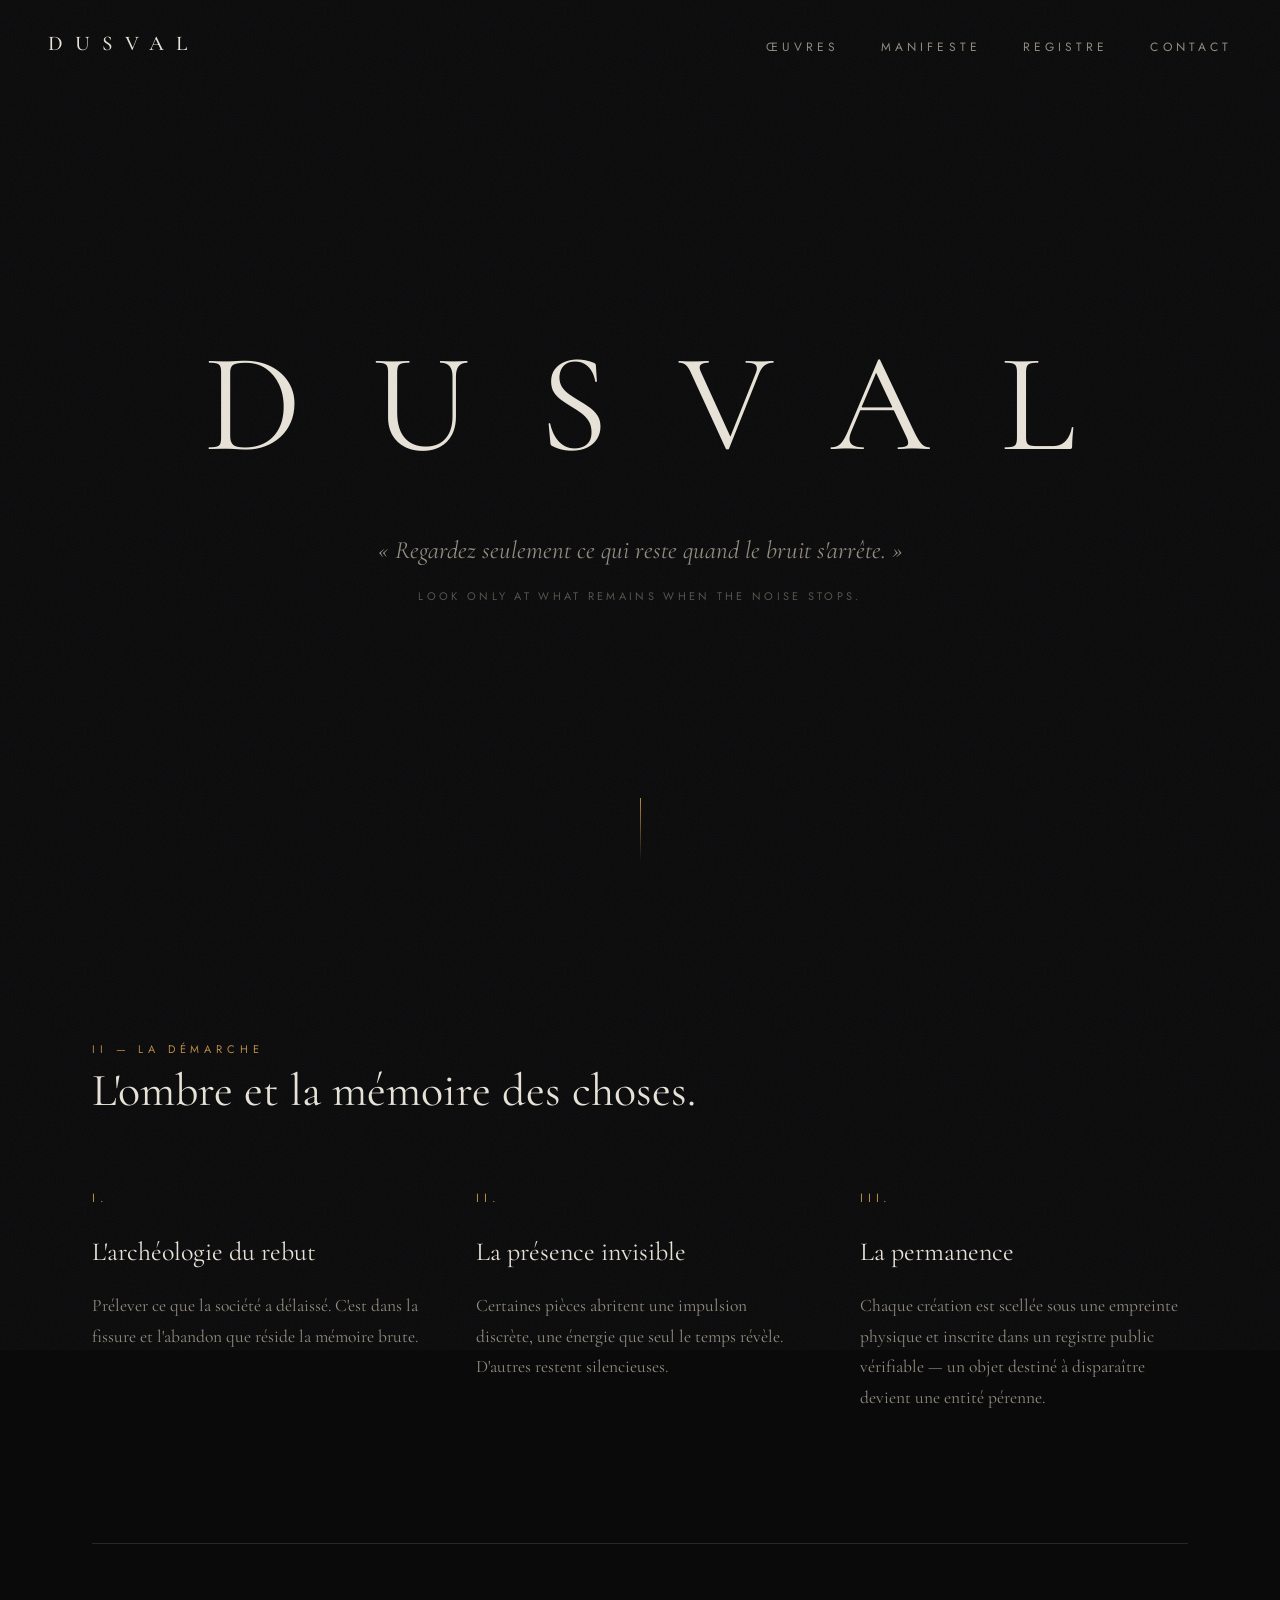
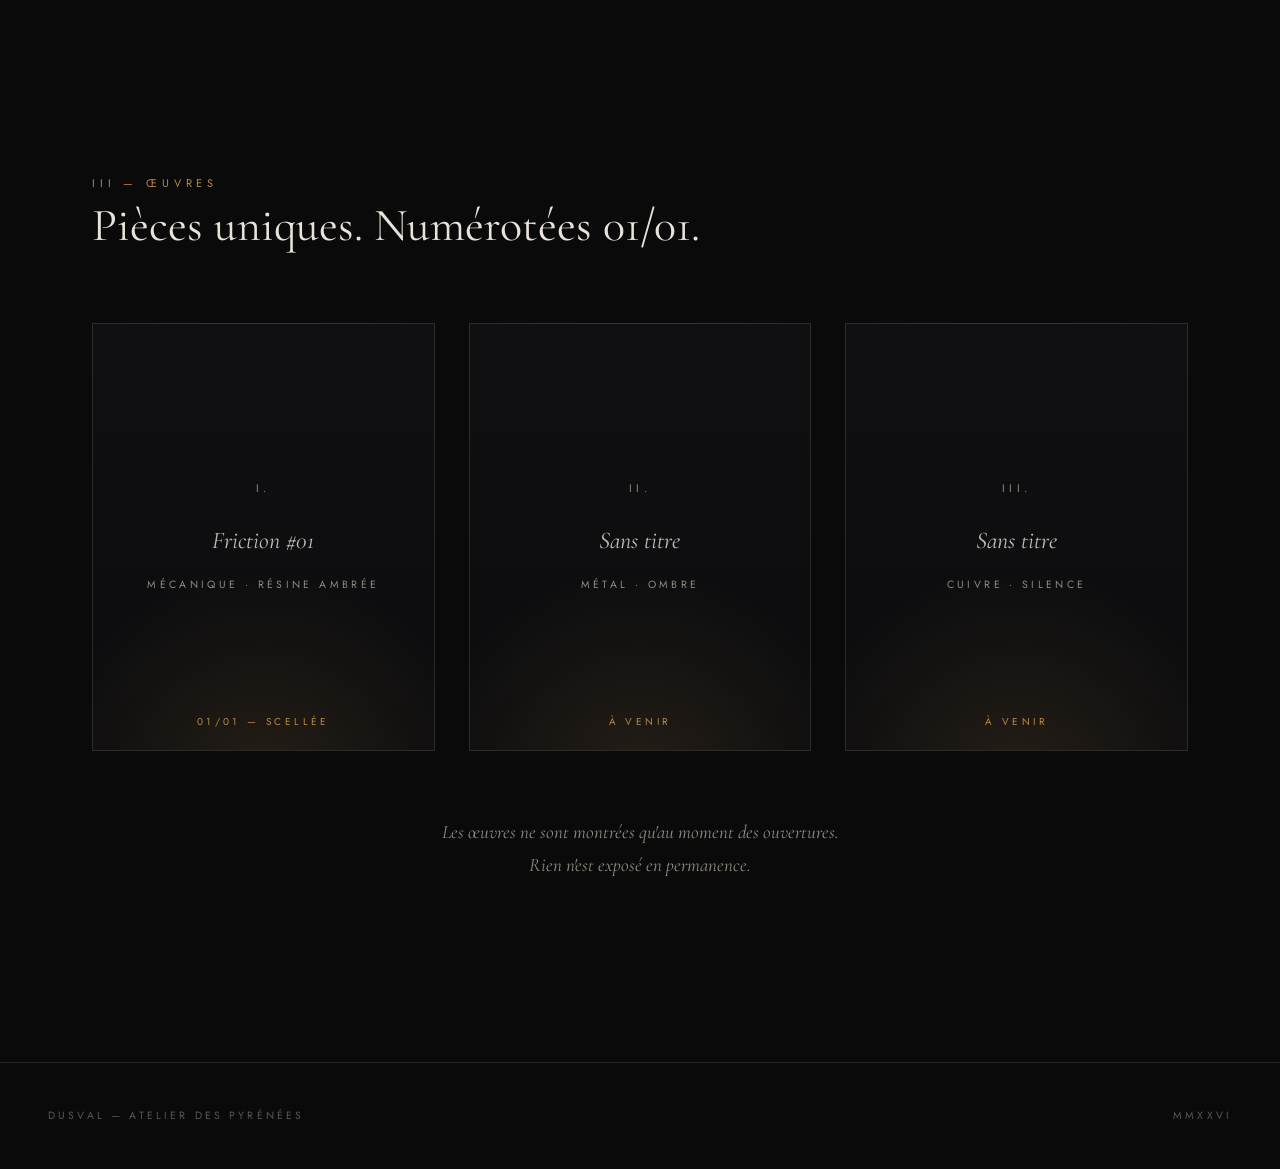
==== index.html @ 3e745590 "DUSVAL — site initial" ====
<!DOCTYPE html>
<html lang="fr">
<head>
  <meta charset="UTF-8">
  <meta name="viewport" content="width=device-width, initial-scale=1.0">
  <title>DUSVAL</title>
  <meta name="description" content="DUSVAL — sculptures conceptuelles nées de l'abandon. Pièces uniques scellées et inscrites au registre.">
  <meta name="robots" content="noindex, nofollow">
  <link rel="preconnect" href="https://fonts.googleapis.com">
  <link rel="preconnect" href="https://fonts.gstatic.com" crossorigin>
  <link href="https://fonts.googleapis.com/css2?family=Cormorant+Garamond:ital,wght@0,400;0,500;1,400&family=Jost:wght@300;400&display=swap" rel="stylesheet">
  <link rel="stylesheet" href="assets/css/style.css">
</head>
<body>
  <div class="grain" aria-hidden="true"></div>

  <nav id="nav">
    <a class="wordmark" href="index.html">DUSVAL</a>
    <ul>
      <li><a href="oeuvres.html">Œuvres</a></li>
      <li><a href="manifeste.html">Manifeste</a></li>
      <li><a href="registre.html">Registre</a></li>
      <li><a href="contact.html">Contact</a></li>
    </ul>
  </nav>

  <header class="hero">
    <h1>DUSVAL</h1>
    <p class="sous-titre">« Regardez seulement ce qui reste quand le bruit s'arrête. »</p>
    <p class="echo">Look only at what remains when the noise stops.</p>
    <div class="fil-descente" aria-hidden="true"></div>
  </header>

  <main>
    <!-- II · Les trois piliers -->
    <section class="section reveal">
      <span class="sur-titre">II — La démarche</span>
      <h2 class="titre-section">L'ombre et la mémoire des choses.</h2>
      <div class="piliers">
        <div class="pilier">
          <span class="numeral">I.</span>
          <h3>L'archéologie du rebut</h3>
          <p>Prélever ce que la société a délaissé. C'est dans la fissure et l'abandon que réside la mémoire brute.</p>
        </div>
        <div class="pilier">
          <span class="numeral">II.</span>
          <h3>La présence invisible</h3>
          <p>Certaines pièces abritent une impulsion discrète, une énergie que seul le temps révèle. D'autres restent silencieuses.</p>
        </div>
        <div class="pilier">
          <span class="numeral">III.</span>
          <h3>La permanence</h3>
          <p>Chaque création est scellée sous une empreinte physique et inscrite dans un registre public vérifiable — un objet destiné à disparaître devient une entité pérenne.</p>
        </div>
      </div>
    </section>

    <hr class="filet">

    <!-- III · Aperçu des œuvres -->
    <section class="section reveal">
      <span class="sur-titre">III — Œuvres</span>
      <h2 class="titre-section">Pièces uniques. Numérotées 01/01.</h2>
      <div class="grille-oeuvres">
        <a class="carte" href="oeuvres.html">
          <span class="numeral">I.</span>
          <span class="titre-placeholder">Friction #01</span>
          <span class="matiere">Mécanique · Résine ambrée</span>
          <span class="statut">01/01 — Scellée</span>
        </a>
        <div class="carte">
          <span class="numeral">II.</span>
          <span class="titre-placeholder">Sans titre</span>
          <span class="matiere">Métal · Ombre</span>
          <span class="statut">À venir</span>
        </div>
        <div class="carte">
          <span class="numeral">III.</span>
          <span class="titre-placeholder">Sans titre</span>
          <span class="matiere">Cuivre · Silence</span>
          <span class="statut">À venir</span>
        </div>
      </div>
      <p class="note-galerie">Les œuvres ne sont montrées qu'au moment des ouvertures.<br>Rien n'est exposé en permanence.</p>
    </section>
  </main>

  <footer>
    <span>DUSVAL — Atelier des Pyrénées</span>
    <span>MMXXVI</span>
  </footer>

  <script src="assets/js/main.js"></script>
</body>
</html>
---- assets/css/style.css ----
/* ============================================================
   DUSVAL — système de design
   Noir galerie · os chaud · ambre résine
   ============================================================ */

:root {
  --noir: #0a0a0b;
  --noir-2: #101012;
  --encre: #e8e3d8;
  --brume: #918b7f;
  --ambre: #b98a44;
  --ambre-doux: rgba(185, 138, 68, .55);
  --filet: rgba(232, 227, 216, .13);
  --serif: 'Cormorant Garamond', 'Times New Roman', serif;
  --sans: 'Jost', 'Segoe UI', sans-serif;
}

* { margin: 0; padding: 0; box-sizing: border-box; }

html { scroll-behavior: smooth; }

body {
  background: var(--noir);
  color: var(--encre);
  font-family: var(--serif);
  font-size: 19px;
  line-height: 1.75;
  -webkit-font-smoothing: antialiased;
  overflow-x: hidden;
}

::selection { background: var(--ambre); color: var(--noir); }

/* ---- grain ---- */
.grain {
  position: fixed; inset: -50%;
  width: 200%; height: 200%;
  pointer-events: none;
  z-index: 90;
  opacity: .05;
  background-image: url("data:image/svg+xml,%3Csvg xmlns='http://www.w3.org/2000/svg' width='240' height='240'%3E%3Cfilter id='n'%3E%3CfeTurbulence type='fractalNoise' baseFrequency='.9' numOctaves='2'/%3E%3C/filter%3E%3Crect width='100%25' height='100%25' filter='url(%23n)'/%3E%3C/svg%3E");
  animation: grain 7s steps(6) infinite;
}
@keyframes grain {
  0%,100% { transform: translate(0,0); }
  20% { transform: translate(-4%,3%); }
  40% { transform: translate(3%,-5%); }
  60% { transform: translate(-5%,-2%); }
  80% { transform: translate(4%,4%); }
}

/* ---- navigation ---- */
nav {
  position: fixed; top: 0; left: 0; right: 0;
  display: flex; align-items: center; justify-content: space-between;
  padding: 26px 48px;
  z-index: 100;
  transition: background .5s ease, padding .5s ease;
}
nav.scrolled {
  background: rgba(10,10,11,.86);
  backdrop-filter: blur(14px);
  padding: 16px 48px;
  border-bottom: 1px solid var(--filet);
}
.wordmark {
  font-family: var(--serif);
  font-weight: 500;
  font-size: 21px;
  letter-spacing: .58em;
  margin-right: -.58em;
  color: var(--encre);
  text-decoration: none;
}
nav ul { display: flex; gap: 42px; list-style: none; }
nav ul a {
  font-family: var(--sans);
  font-size: 12px;
  font-weight: 400;
  letter-spacing: .34em;
  text-transform: uppercase;
  color: var(--brume);
  text-decoration: none;
  transition: color .35s;
}
nav ul a:hover, nav ul a.actif { color: var(--ambre); }

/* ---- héros ---- */
.hero {
  min-height: 100svh;
  display: flex; flex-direction: column;
  align-items: center; justify-content: center;
  text-align: center;
  position: relative;
  padding: 120px 24px 80px;
}
.hero h1 {
  font-family: var(--serif);
  font-weight: 400;
  font-size: clamp(52px, 11vw, 150px);
  letter-spacing: .5em;
  margin-right: -.5em;
  line-height: 1;
  animation: lever 2.4s cubic-bezier(.19,1,.22,1) both .3s;
}
.hero .sous-titre {
  margin-top: 54px;
  max-width: 620px;
  font-style: italic;
  font-size: clamp(19px, 2.4vw, 25px);
  color: var(--brume);
  animation: lever 2.4s cubic-bezier(.19,1,.22,1) both .9s;
}
.hero .echo {
  margin-top: 14px;
  font-family: var(--sans);
  font-size: 11px;
  letter-spacing: .3em;
  text-transform: uppercase;
  color: rgba(145,139,127,.55);
  animation: lever 2.4s both 1.3s;
}
@keyframes lever {
  from { opacity: 0; transform: translateY(28px); }
  to { opacity: 1; transform: translateY(0); }
}
.fil-descente {
  position: absolute; bottom: 38px; left: 50%;
  width: 1px; height: 64px;
  background: linear-gradient(var(--ambre), transparent);
  animation: fil 2.8s ease-in-out infinite;
}
@keyframes fil {
  0% { transform: scaleY(0); transform-origin: top; }
  45% { transform: scaleY(1); transform-origin: top; }
  55% { transform: scaleY(1); transform-origin: bottom; }
  100% { transform: scaleY(0); transform-origin: bottom; }
}

/* ---- structure commune ---- */
main { max-width: 1160px; margin: 0 auto; padding: 0 32px; }

.section { padding: 130px 0 40px; }

.sur-titre {
  font-family: var(--sans);
  font-size: 11px;
  letter-spacing: .44em;
  text-transform: uppercase;
  color: var(--ambre);
  margin-bottom: 26px;
}
.titre-section {
  font-weight: 400;
  font-size: clamp(30px, 4vw, 46px);
  line-height: 1.2;
  margin-bottom: 34px;
  max-width: 720px;
}
.texte-courant { max-width: 640px; color: var(--brume); font-size: 20px; }

.filet { border: none; border-top: 1px solid var(--filet); margin: 90px 0; }

/* ---- révélations au défilement ---- */
.reveal { opacity: 0; transform: translateY(36px); transition: opacity 1.2s cubic-bezier(.19,1,.22,1), transform 1.2s cubic-bezier(.19,1,.22,1); }
.reveal.visible { opacity: 1; transform: translateY(0); }

/* ---- piliers (accueil) ---- */
.piliers {
  display: grid;
  grid-template-columns: repeat(3, 1fr);
  gap: 56px;
  margin-top: 70px;
}
.pilier .numeral {
  font-family: var(--sans);
  font-size: 12px;
  letter-spacing: .4em;
  color: var(--ambre);
  display: block;
  margin-bottom: 20px;
}
.pilier h3 { font-weight: 400; font-size: 26px; margin-bottom: 16px; }
.pilier p { color: var(--brume); font-size: 17.5px; }

/* ---- galerie ---- */
.grille-oeuvres {
  display: grid;
  grid-template-columns: repeat(auto-fill, minmax(290px, 1fr));
  gap: 34px;
  margin-top: 70px;
}
.carte {
  position: relative;
  aspect-ratio: 4 / 5;
  border: 1px solid var(--filet);
  background:
    radial-gradient(120% 90% at 50% 108%, rgba(185,138,68,.14), transparent 55%),
    linear-gradient(180deg, var(--noir-2), #0c0c0e);
  display: flex; flex-direction: column;
  align-items: center; justify-content: center;
  text-decoration: none;
  transition: transform .8s cubic-bezier(.19,1,.22,1), border-color .8s;
}
.carte:hover { transform: translateY(-8px); border-color: var(--ambre-doux); }
.carte .numeral {
  font-family: var(--sans);
  font-size: 11px; letter-spacing: .4em;
  color: var(--brume);
  margin-bottom: 22px;
}
.carte .titre-placeholder {
  font-style: italic;
  font-size: 24px;
  color: var(--encre);
  opacity: .82;
}
.carte .matiere {
  margin-top: 14px;
  font-family: var(--sans);
  font-size: 10.5px;
  letter-spacing: .32em;
  text-transform: uppercase;
  color: var(--brume);
}
.carte .statut {
  position: absolute; bottom: 20px;
  font-family: var(--sans);
  font-size: 10px; letter-spacing: .34em;
  text-transform: uppercase;
  color: var(--ambre);
}
.note-galerie {
  margin-top: 64px;
  text-align: center;
  font-style: italic;
  color: var(--brume);
}

/* ---- manifeste ---- */
.bloc-manifeste { max-width: 780px; margin: 0 auto; }
.bloc-manifeste blockquote {
  font-size: clamp(23px, 3vw, 31px);
  line-height: 1.65;
  font-weight: 400;
}
.bloc-manifeste blockquote + blockquote { margin-top: 46px; }
.signature-fin {
  margin-top: 60px;
  font-family: var(--sans);
  font-size: 12px;
  letter-spacing: .5em;
  text-transform: uppercase;
  color: var(--brume);
}
.langue-tag {
  display: inline-block;
  font-family: var(--sans);
  font-size: 10px;
  letter-spacing: .4em;
  color: var(--ambre);
  margin-bottom: 22px;
}

/* ---- registre ---- */
.table-registre {
  width: 100%;
  border-collapse: collapse;
  margin-top: 56px;
  font-family: var(--sans);
  font-size: 13.5px;
}
.table-registre th {
  text-align: left;
  font-weight: 400;
  font-size: 10.5px;
  letter-spacing: .34em;
  text-transform: uppercase;
  color: var(--brume);
  padding: 14px 18px;
  border-bottom: 1px solid var(--filet);
}
.table-registre td {
  padding: 18px;
  border-bottom: 1px solid var(--filet);
  color: var(--brume);
}
.table-registre td.hash { color: var(--encre); font-family: monospace; font-size: 12.5px; }
.table-registre td .attente { color: var(--ambre); font-size: 10.5px; letter-spacing: .28em; text-transform: uppercase; }

/* ---- contact ---- */
.contact-bloc { max-width: 560px; margin: 0 auto; text-align: center; }
.contact-bloc .courriel {
  display: inline-block;
  margin-top: 44px;
  font-family: var(--sans);
  font-size: 15px;
  letter-spacing: .22em;
  color: var(--encre);
  text-decoration: none;
  border-bottom: 1px solid var(--ambre-doux);
  padding-bottom: 6px;
  transition: color .4s;
}
.contact-bloc .courriel:hover { color: var(--ambre); }
.avertissement {
  margin-top: 70px;
  font-style: italic;
  color: var(--brume);
  font-size: 17px;
}

/* ---- pied de page ---- */
footer {
  margin-top: 140px;
  padding: 44px 48px;
  border-top: 1px solid var(--filet);
  display: flex; align-items: center; justify-content: space-between;
  font-family: var(--sans);
  font-size: 10.5px;
  letter-spacing: .3em;
  text-transform: uppercase;
  color: rgba(145,139,127,.6);
}

/* ---- responsive ---- */
@media (max-width: 860px) {
  nav { padding: 20px 24px; flex-direction: column; gap: 18px; }
  nav.scrolled { padding: 14px 24px; }
  .piliers { grid-template-columns: 1fr; gap: 44px; }
  footer { flex-direction: column; gap: 14px; text-align: center; }
}

@media (prefers-reduced-motion: reduce) {
  *, *::before, *::after { animation: none !important; transition: none !important; }
  .reveal { opacity: 1; transform: none; }
}
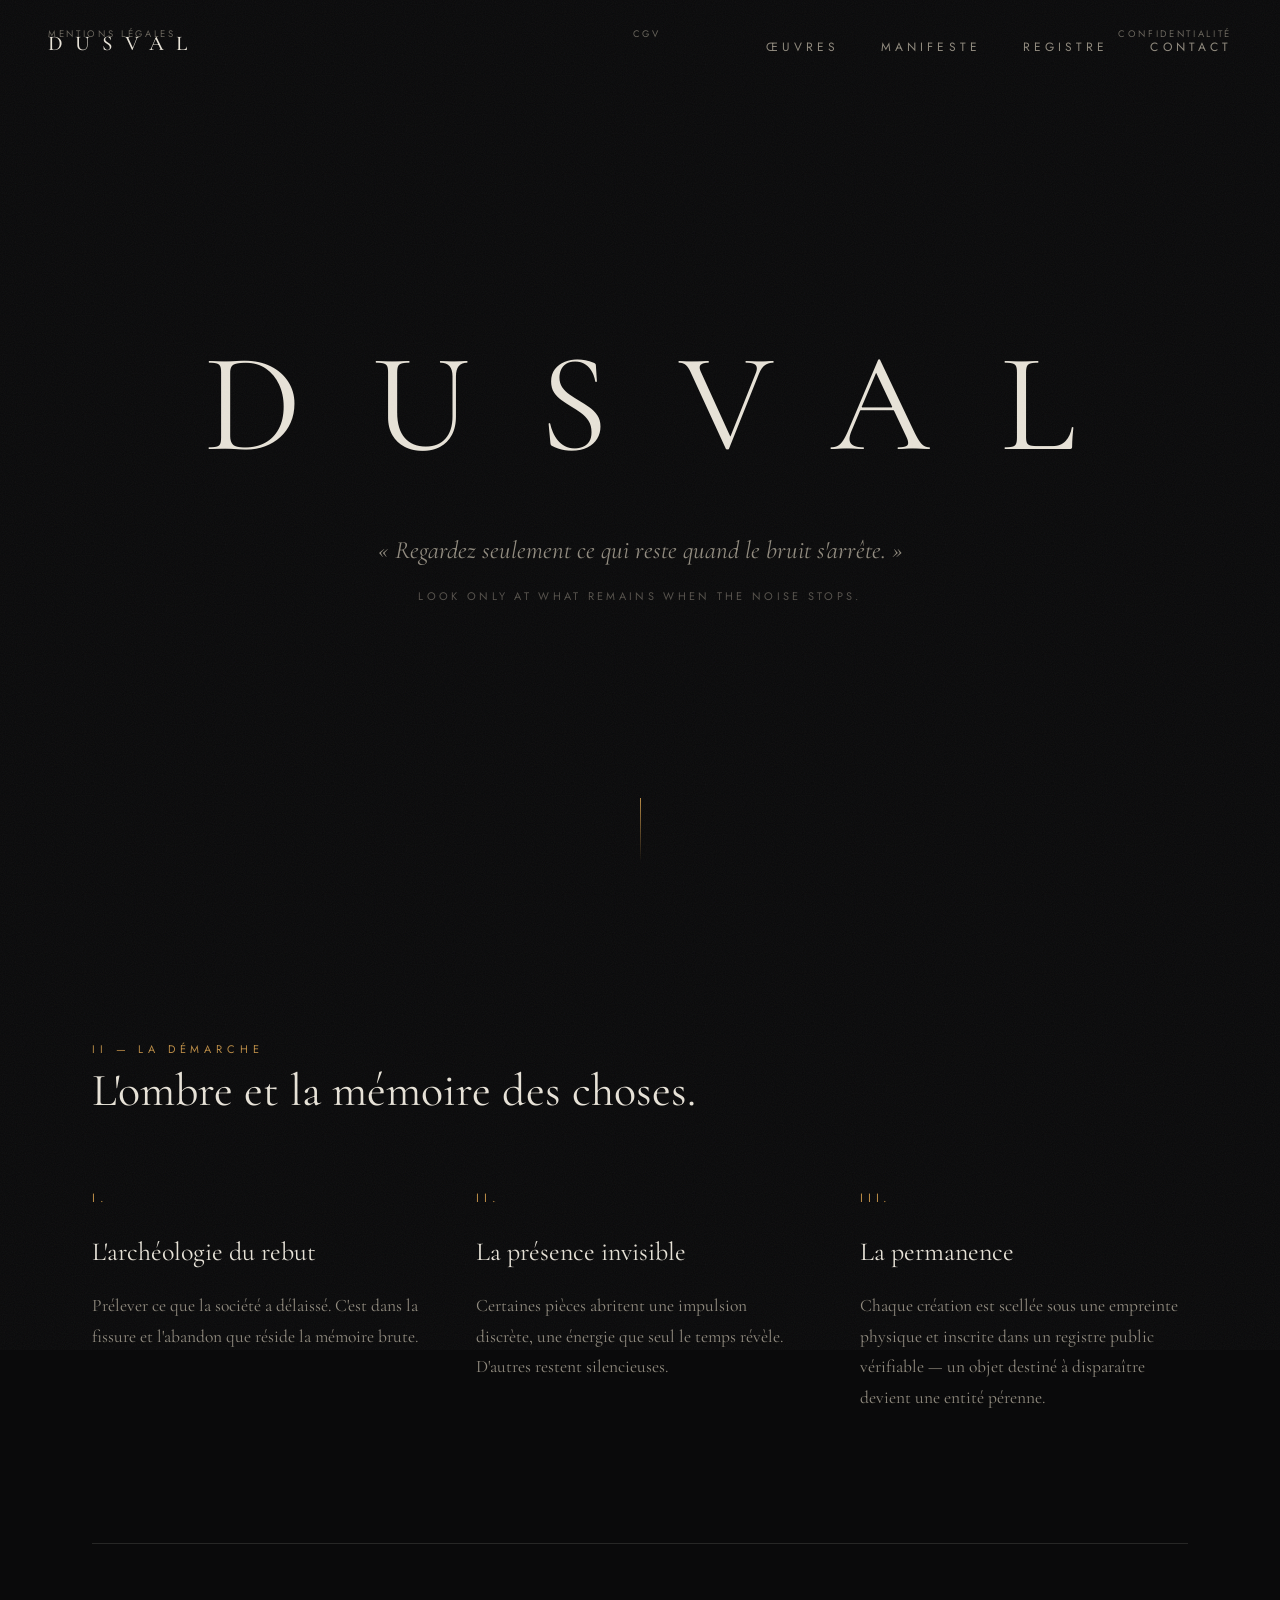
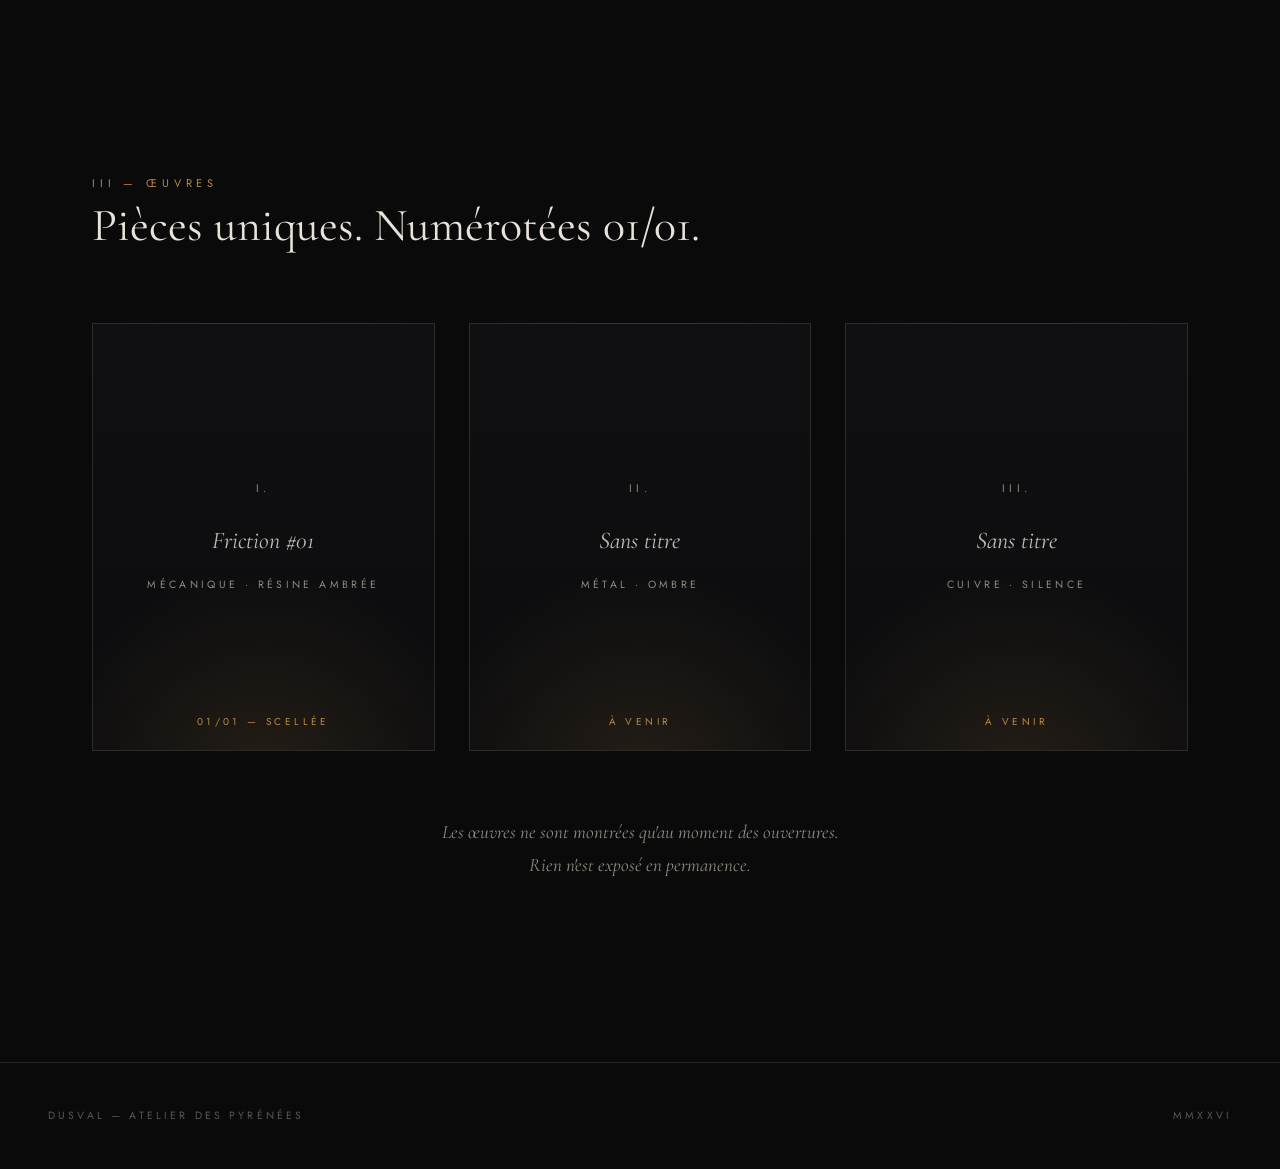
==== commit 834eea60: "Pages legales (mentions, CGV, confidentialite), favicon, 404, robots+sitemap, liens pied de page, OG" ====
--- a/index.html
+++ b/index.html
@@ -6,6 +6,10 @@
   <title>DUSVAL</title>
   <meta name="description" content="DUSVAL — sculptures conceptuelles nées de l'abandon. Pièces uniques scellées et inscrites au registre.">
   <meta name="robots" content="noindex, nofollow">
+  <meta property="og:title" content="DUSVAL">
+  <meta property="og:description" content="Sculptures conceptuelles nées de l'abandon. Pièces uniques scellées et inscrites au registre.">
+  <meta property="og:type" content="website">
+  <link rel="icon" type="image/svg+xml" href="data:image/svg+xml,%3Csvg%20xmlns='http://www.w3.org/2000/svg'%20viewBox='0%200%20320%20320'%3E%3Crect%20width='320'%20height='320'%20fill='%230a0a0b'/%3E%3Cline%20x1='160'%20y1='40'%20x2='160'%20y2='128'%20stroke='%23b98a44'%20stroke-width='16'%20stroke-linecap='round'/%3E%3Ccircle%20cx='160'%20cy='196'%20r='52'%20fill='%23b98a44'/%3E%3C/svg%3E">
   <link rel="preconnect" href="https://fonts.googleapis.com">
   <link rel="preconnect" href="https://fonts.gstatic.com" crossorigin>
   <link href="https://fonts.googleapis.com/css2?family=Cormorant+Garamond:ital,wght@0,400;0,500;1,400&family=Jost:wght@300;400&display=swap" rel="stylesheet">
@@ -87,6 +91,11 @@
 
   <footer>
     <span>DUSVAL — Atelier des Pyrénées</span>
+    <nav style="display:flex;gap:28px;" aria-label="Liens légaux">
+      <a href="mentions-legales.html" style="font-family:var(--sans);font-size:9.5px;letter-spacing:.28em;text-transform:uppercase;color:rgba(145,139,127,.7);text-decoration:none;">Mentions légales</a>
+      <a href="cgv.html" style="font-family:var(--sans);font-size:9.5px;letter-spacing:.28em;text-transform:uppercase;color:rgba(145,139,127,.7);text-decoration:none;">CGV</a>
+      <a href="confidentialite.html" style="font-family:var(--sans);font-size:9.5px;letter-spacing:.28em;text-transform:uppercase;color:rgba(145,139,127,.7);text-decoration:none;">Confidentialité</a>
+    </nav>
     <span>MMXXVI</span>
   </footer>
 
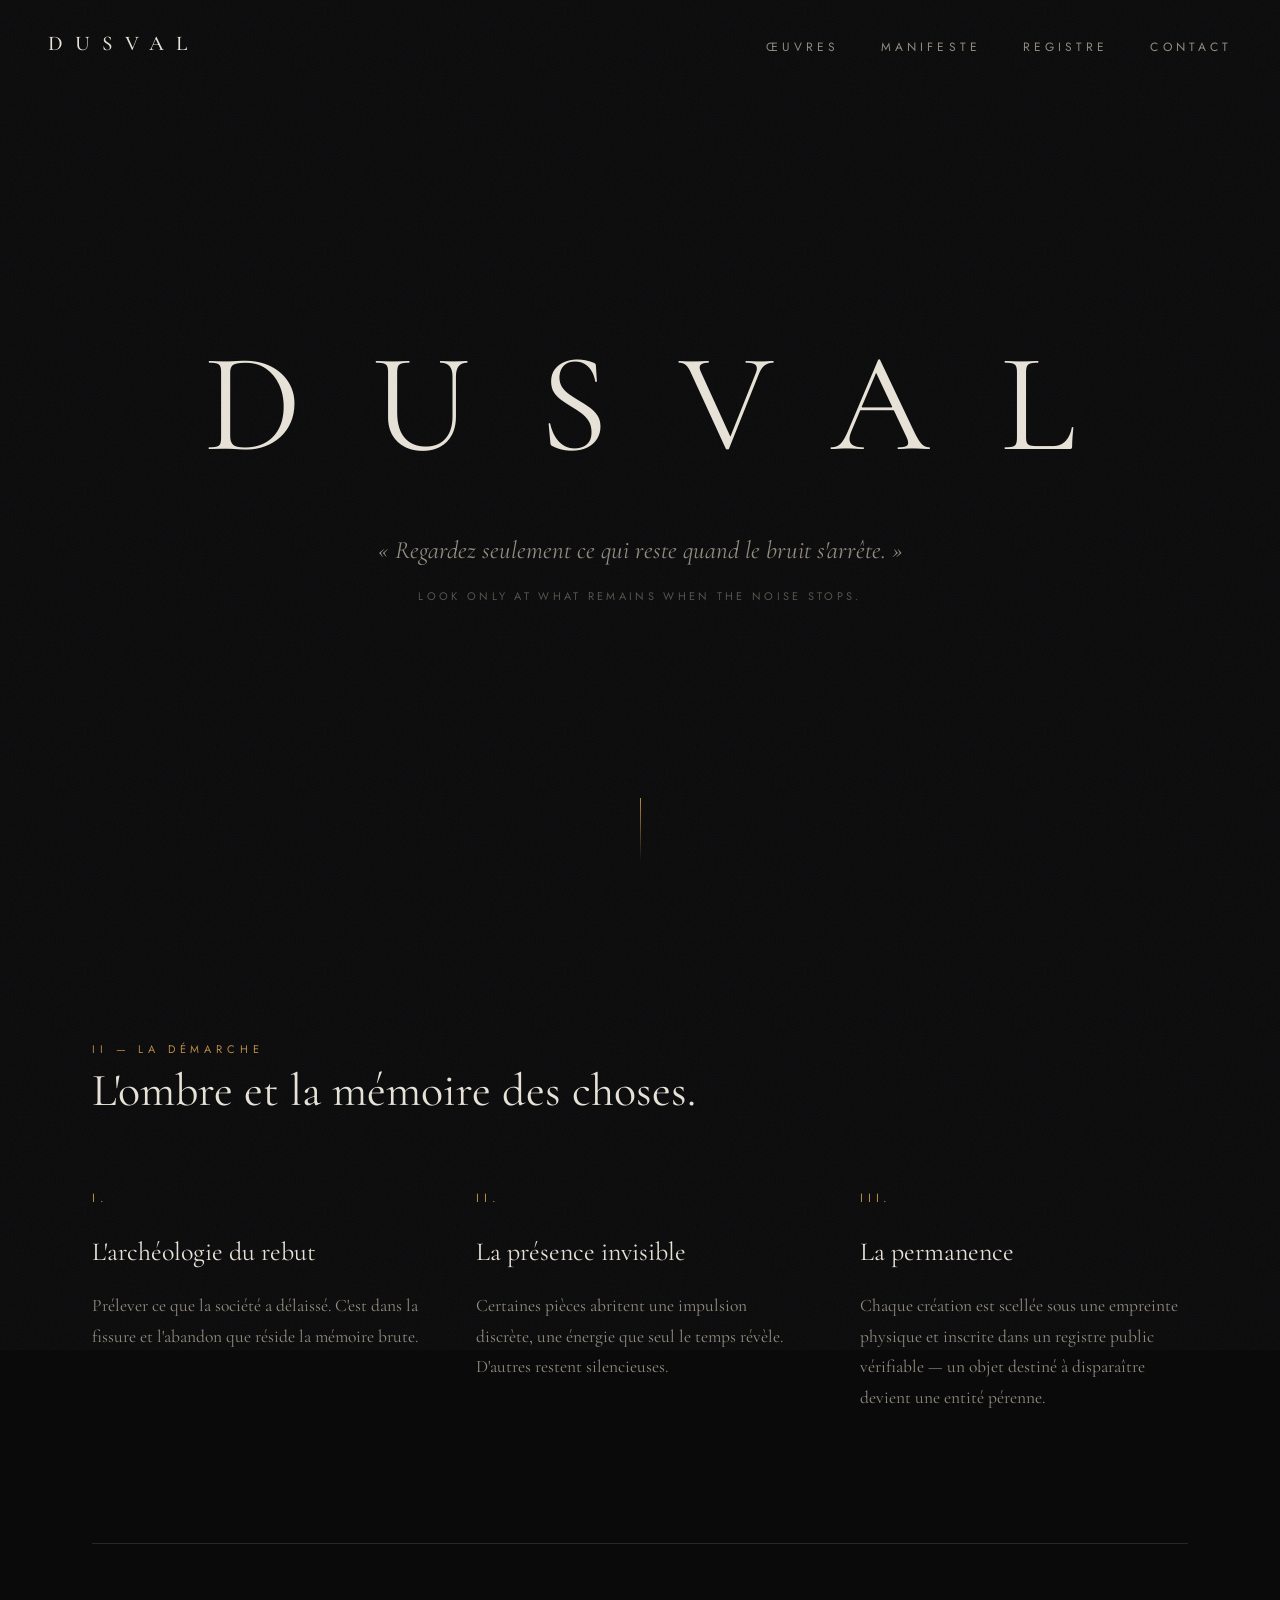
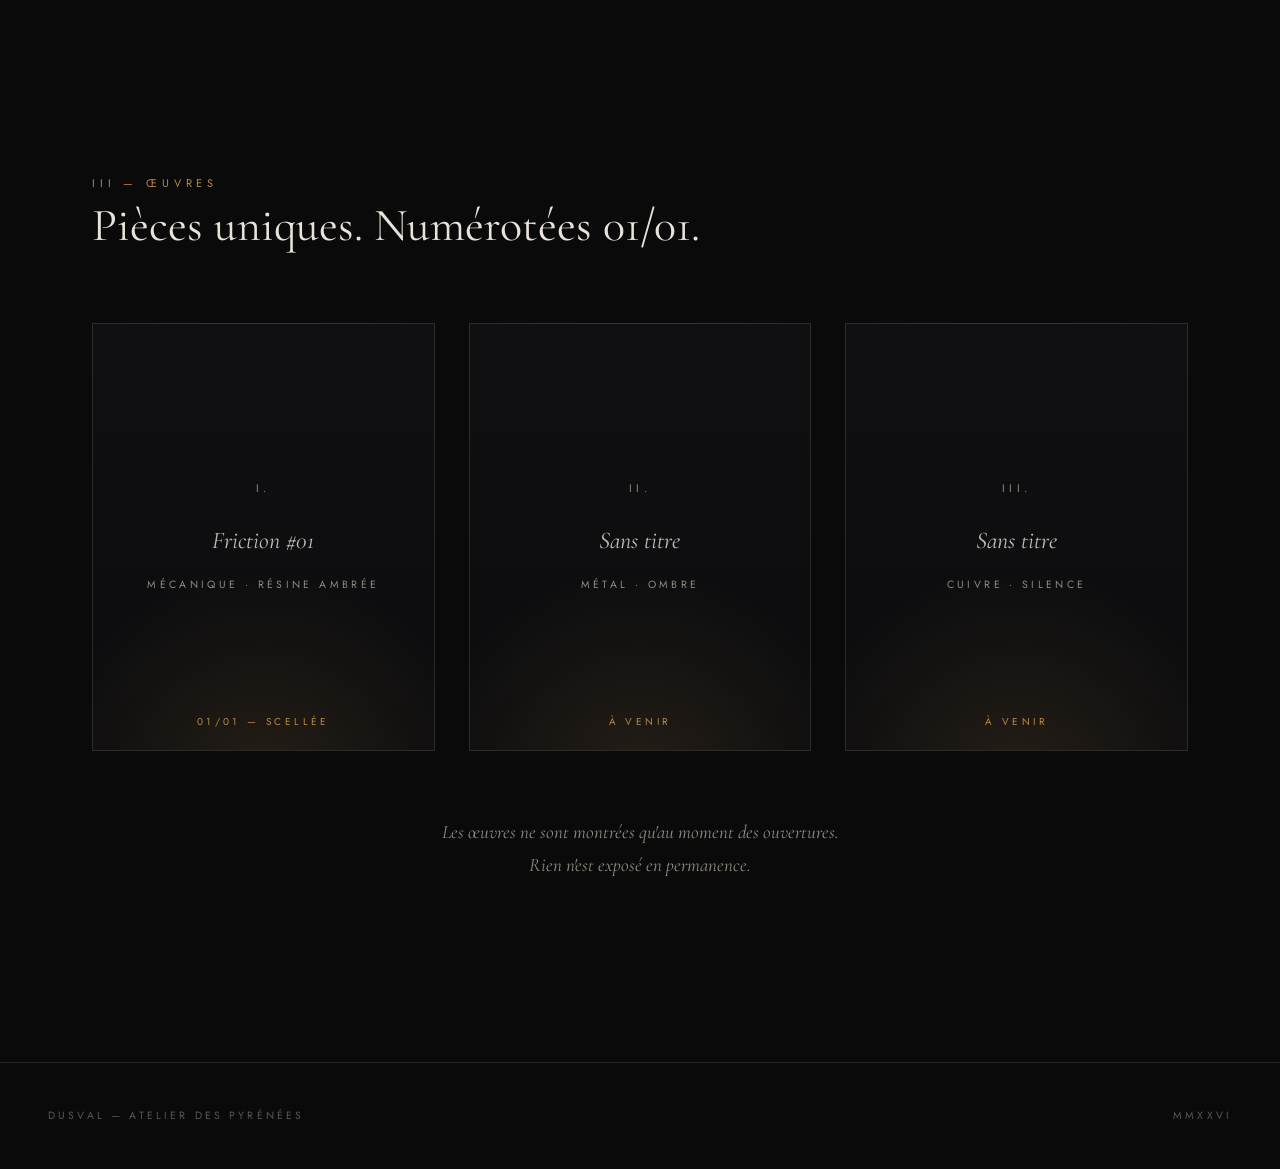
==== commit c30fbfa2: "Revert "Pages legales (mentions, CGV, confidentialite), favicon, 404, robots+sitemap, liens pied de " ====
--- a/index.html
+++ b/index.html
@@ -6,10 +6,6 @@
   <title>DUSVAL</title>
   <meta name="description" content="DUSVAL — sculptures conceptuelles nées de l'abandon. Pièces uniques scellées et inscrites au registre.">
   <meta name="robots" content="noindex, nofollow">
-  <meta property="og:title" content="DUSVAL">
-  <meta property="og:description" content="Sculptures conceptuelles nées de l'abandon. Pièces uniques scellées et inscrites au registre.">
-  <meta property="og:type" content="website">
-  <link rel="icon" type="image/svg+xml" href="data:image/svg+xml,%3Csvg%20xmlns='http://www.w3.org/2000/svg'%20viewBox='0%200%20320%20320'%3E%3Crect%20width='320'%20height='320'%20fill='%230a0a0b'/%3E%3Cline%20x1='160'%20y1='40'%20x2='160'%20y2='128'%20stroke='%23b98a44'%20stroke-width='16'%20stroke-linecap='round'/%3E%3Ccircle%20cx='160'%20cy='196'%20r='52'%20fill='%23b98a44'/%3E%3C/svg%3E">
   <link rel="preconnect" href="https://fonts.googleapis.com">
   <link rel="preconnect" href="https://fonts.gstatic.com" crossorigin>
   <link href="https://fonts.googleapis.com/css2?family=Cormorant+Garamond:ital,wght@0,400;0,500;1,400&family=Jost:wght@300;400&display=swap" rel="stylesheet">
@@ -91,11 +87,6 @@
 
   <footer>
     <span>DUSVAL — Atelier des Pyrénées</span>
-    <nav style="display:flex;gap:28px;" aria-label="Liens légaux">
-      <a href="mentions-legales.html" style="font-family:var(--sans);font-size:9.5px;letter-spacing:.28em;text-transform:uppercase;color:rgba(145,139,127,.7);text-decoration:none;">Mentions légales</a>
-      <a href="cgv.html" style="font-family:var(--sans);font-size:9.5px;letter-spacing:.28em;text-transform:uppercase;color:rgba(145,139,127,.7);text-decoration:none;">CGV</a>
-      <a href="confidentialite.html" style="font-family:var(--sans);font-size:9.5px;letter-spacing:.28em;text-transform:uppercase;color:rgba(145,139,127,.7);text-decoration:none;">Confidentialité</a>
-    </nav>
     <span>MMXXVI</span>
   </footer>
 
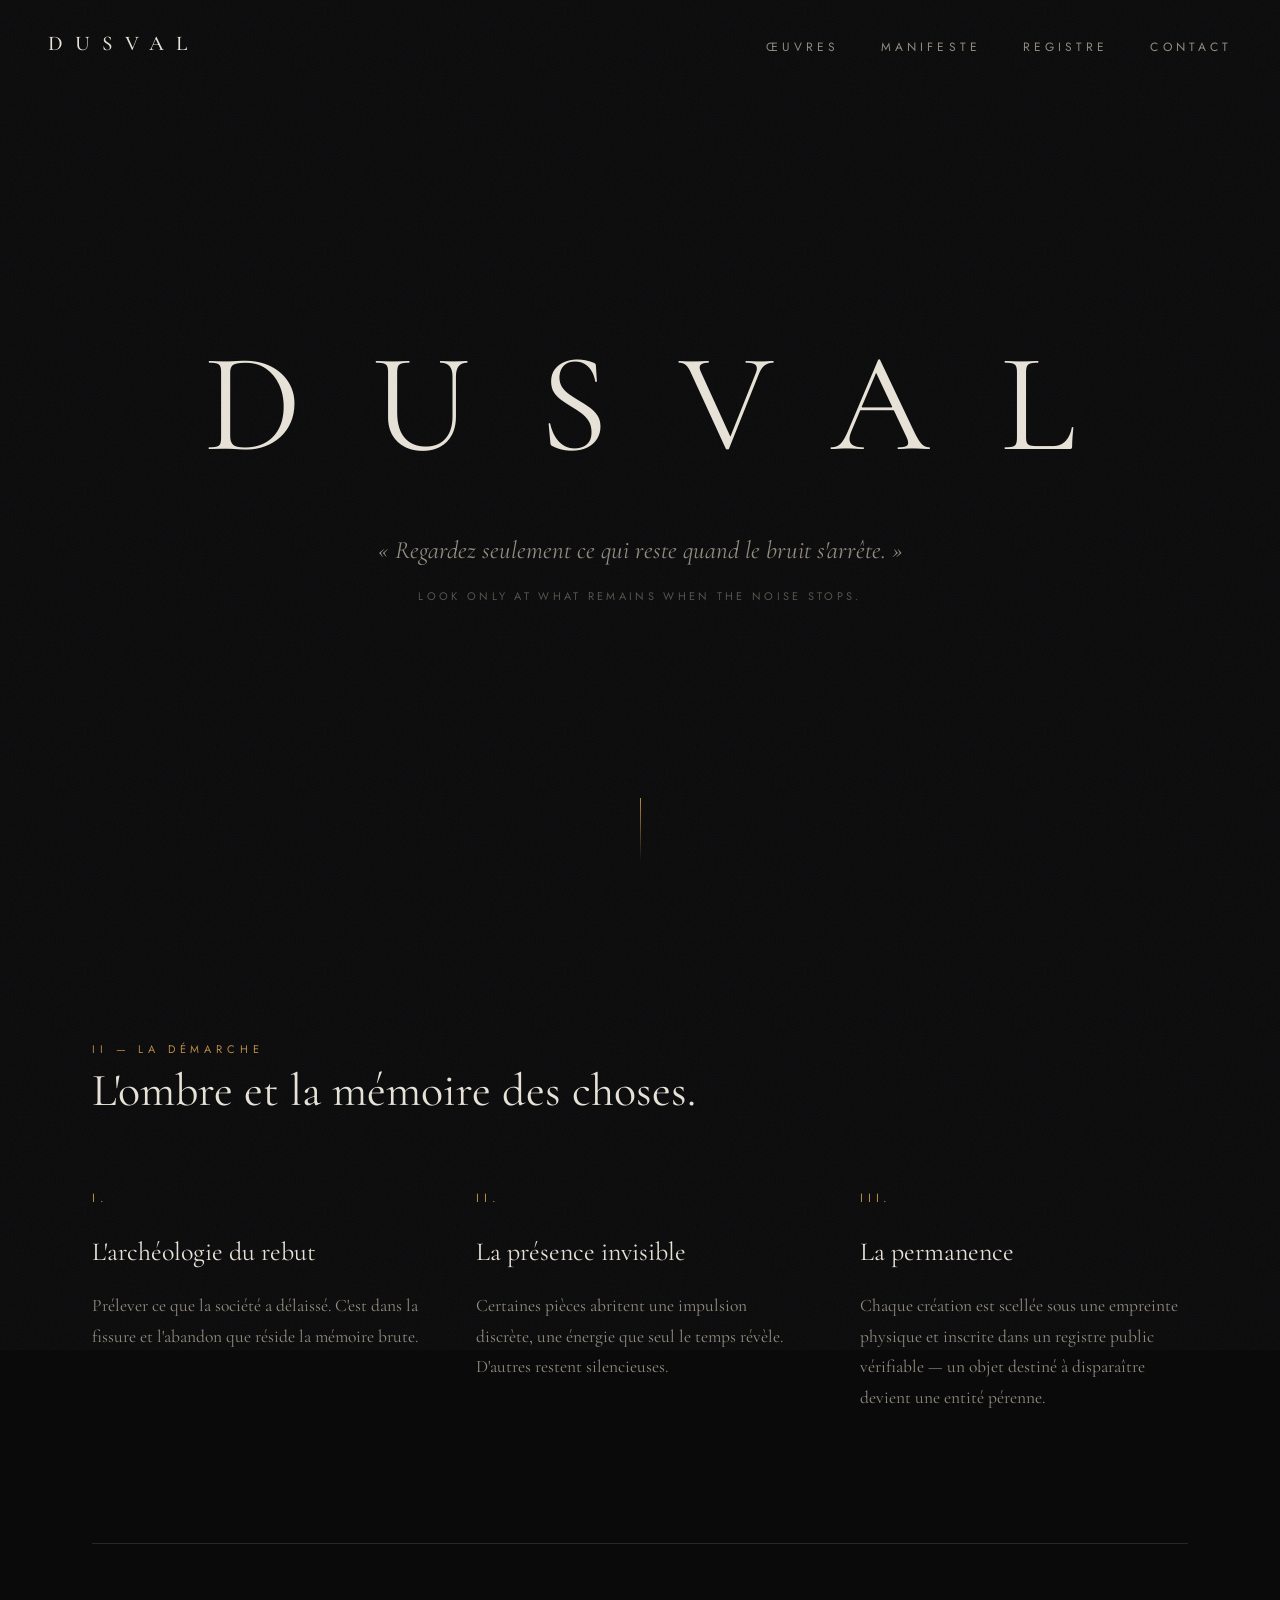
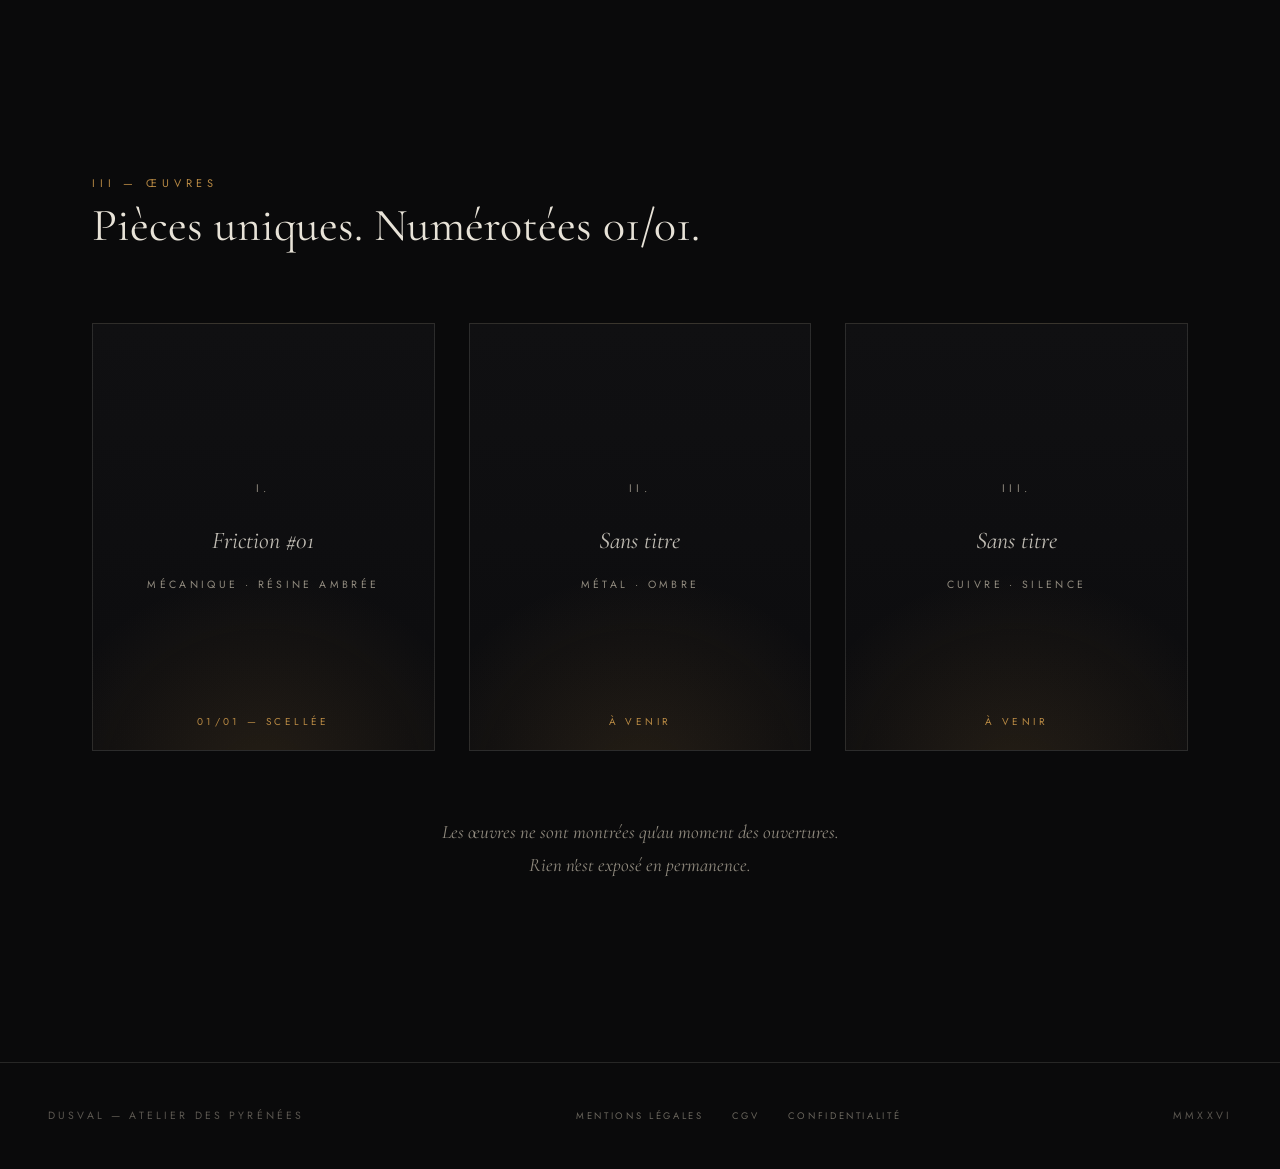
==== commit 4eac026c: "Pages legales + favicon + 404 + robots/sitemap + liens pied de page (version corrigee nav->div, veri" ====
--- a/index.html
+++ b/index.html
@@ -6,6 +6,10 @@
   <title>DUSVAL</title>
   <meta name="description" content="DUSVAL — sculptures conceptuelles nées de l'abandon. Pièces uniques scellées et inscrites au registre.">
   <meta name="robots" content="noindex, nofollow">
+  <meta property="og:title" content="DUSVAL">
+  <meta property="og:description" content="Sculptures conceptuelles nées de l'abandon. Pièces uniques scellées et inscrites au registre.">
+  <meta property="og:type" content="website">
+  <link rel="icon" type="image/svg+xml" href="data:image/svg+xml,%3Csvg%20xmlns='http://www.w3.org/2000/svg'%20viewBox='0%200%20320%20320'%3E%3Crect%20width='320'%20height='320'%20fill='%230a0a0b'/%3E%3Cline%20x1='160'%20y1='40'%20x2='160'%20y2='128'%20stroke='%23b98a44'%20stroke-width='16'%20stroke-linecap='round'/%3E%3Ccircle%20cx='160'%20cy='196'%20r='52'%20fill='%23b98a44'/%3E%3C/svg%3E">
   <link rel="preconnect" href="https://fonts.googleapis.com">
   <link rel="preconnect" href="https://fonts.gstatic.com" crossorigin>
   <link href="https://fonts.googleapis.com/css2?family=Cormorant+Garamond:ital,wght@0,400;0,500;1,400&family=Jost:wght@300;400&display=swap" rel="stylesheet">
@@ -87,6 +91,11 @@
 
   <footer>
     <span>DUSVAL — Atelier des Pyrénées</span>
+    <div style="display:flex;gap:28px;" aria-label="Liens légaux">
+      <a href="mentions-legales.html" style="font-family:var(--sans);font-size:9.5px;letter-spacing:.28em;text-transform:uppercase;color:rgba(145,139,127,.7);text-decoration:none;">Mentions légales</a>
+      <a href="cgv.html" style="font-family:var(--sans);font-size:9.5px;letter-spacing:.28em;text-transform:uppercase;color:rgba(145,139,127,.7);text-decoration:none;">CGV</a>
+      <a href="confidentialite.html" style="font-family:var(--sans);font-size:9.5px;letter-spacing:.28em;text-transform:uppercase;color:rgba(145,139,127,.7);text-decoration:none;">Confidentialité</a>
+    </div>
     <span>MMXXVI</span>
   </footer>
 
